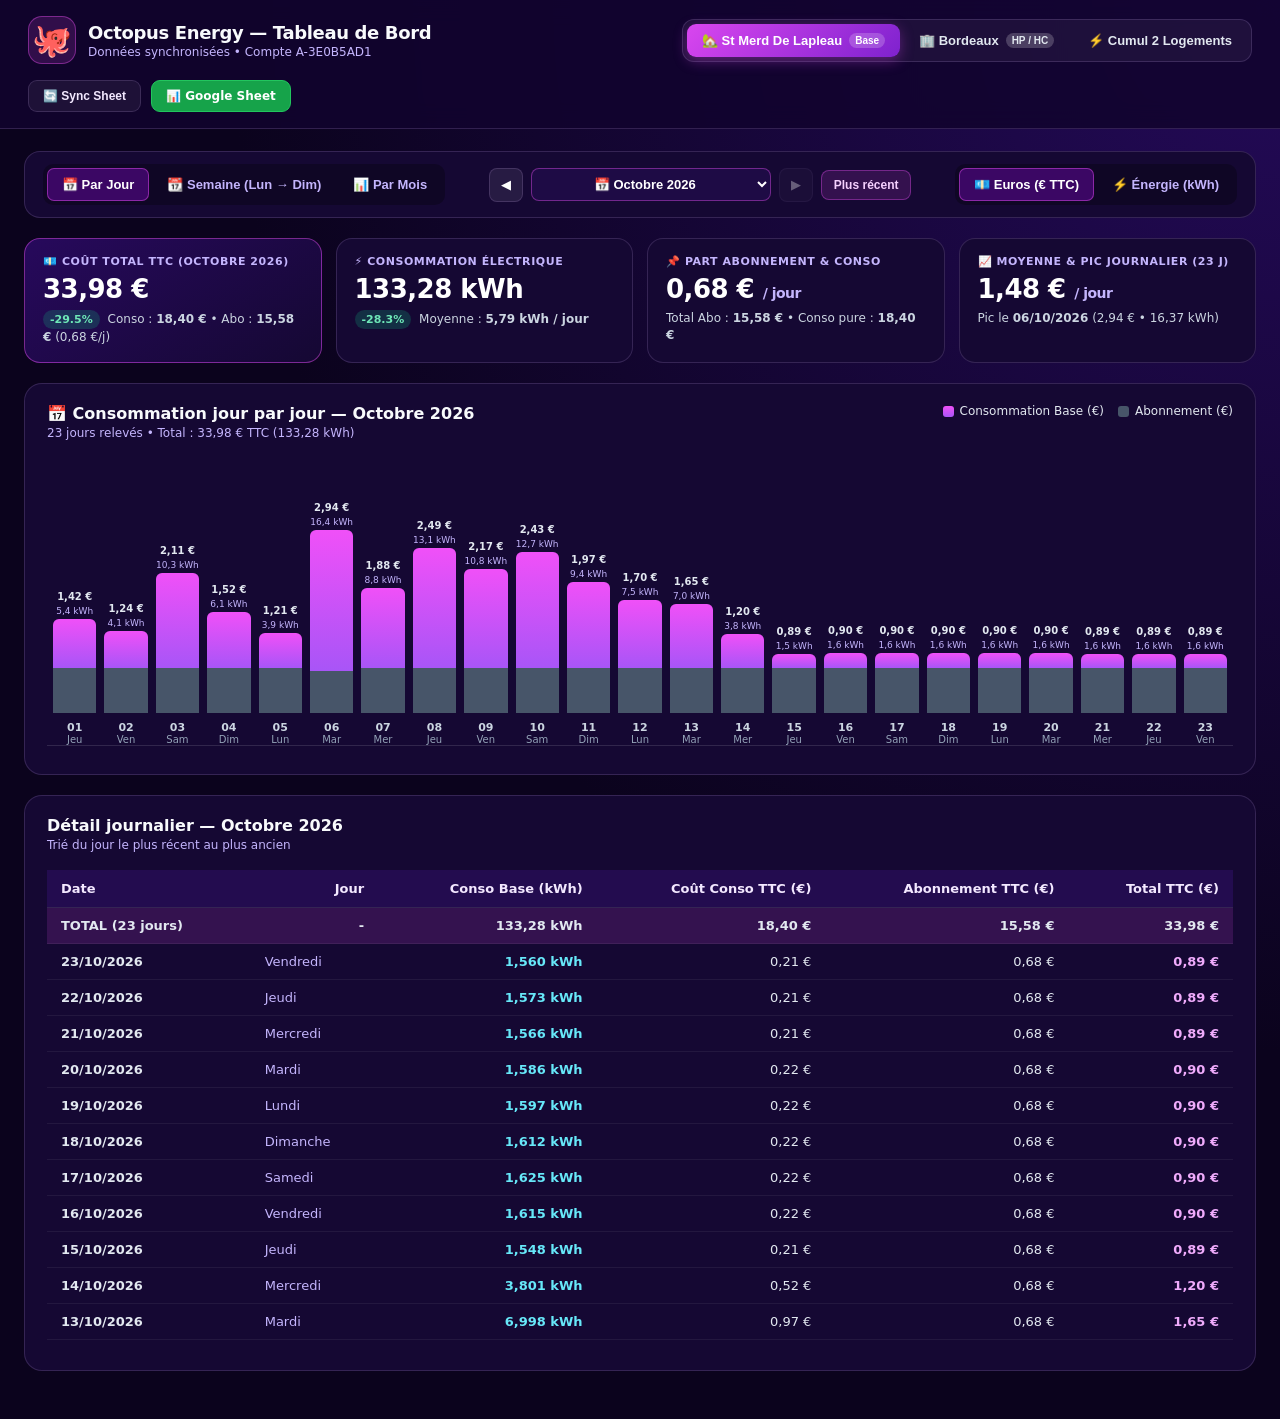
==== web/index.html @ 40f07053 "feat: extension Chrome Octopus Energy, synchronisation Google Sheets et tableau de bord visuel (Jour" ====
<!DOCTYPE html>
<html lang="fr">
<head>
  <meta charset="UTF-8" />
  <meta name="viewport" content="width=device-width, initial-scale=1.0" />
  <title>Octopus Energy — Suivi Conso & Coûts (2 Logements)</title>
  <link rel="stylesheet" href="styles.css" />
</head>
<body>
  <header class="topbar">
    <div class="topbar-left">
      <div class="brand-logo">🐙</div>
      <div>
        <h1>Octopus Energy — Tableau de Bord</h1>
        <p id="sync-status-label" class="subtitle">Données synchronisées • Compte A-3E0B5AD1</p>
      </div>
    </div>

    <!-- Sélecteur de logement -->
    <div class="property-tabs" role="tablist">
      <button class="prop-tab active" data-prop="lapleau">
        🏡 St Merd De Lapleau <span class="tag">Base</span>
      </button>
      <button class="prop-tab" data-prop="bordeaux">
        🏢 Bordeaux <span class="tag tag-hphc">HP / HC</span>
      </button>
      <button class="prop-tab" data-prop="both">
        ⚡ Cumul 2 Logements
      </button>
    </div>

    <div class="topbar-right">
      <button id="refresh-sheet-btn" class="btn-outline" title="Rafraîchir depuis Google Sheets">
        🔄 Sync Sheet
      </button>
      <a
        href="https://docs.google.com/spreadsheets/d/1xATSqg21M2ILGiKw2aj2Z4YGLd-NuB0GQhYrpR33ROQ/edit"
        target="_blank"
        class="btn-sheet"
      >📊 Google Sheet</a>
    </div>
  </header>

  <main class="main-container">
    <!-- Barre de contrôle : Période (Jour / Semaine Lun-Dim / Mois) + Unité principale + Navigation -->
    <section class="controls-bar">
      <div class="granularity-tabs">
        <button class="gran-tab active" data-mode="day">📅 Par Jour</button>
        <button class="gran-tab" data-mode="week">📆 Semaine (Lun → Dim)</button>
        <button class="gran-tab" data-mode="month">📊 Par Mois</button>
      </div>

      <div class="period-navigator">
        <button id="nav-prev" class="nav-btn" title="Période précédente">◀</button>
        <select id="period-select" class="period-select"></select>
        <button id="nav-next" class="nav-btn" title="Période suivante">▶</button>
        <button id="nav-latest" class="btn-latest">Plus récent</button>
      </div>

      <div class="unit-toggle">
        <button class="unit-btn active" data-unit="eur">💶 Euros (€ TTC)</button>
        <button class="unit-btn" data-unit="kwh">⚡ Énergie (kWh)</button>
      </div>
    </section>

    <!-- Cartes KPI dynamiques de la période sélectionnée -->
    <section id="kpi-grid" class="kpi-grid"></section>

    <!-- Bloc Synthèse HP/HC & Rentabilité (affiché pour Bordeaux & Cumul) -->
    <section id="hphc-profitability-section" class="card hphc-card hidden"></section>

    <!-- Graphique principal interactif -->
    <section class="card chart-card">
      <div class="card-header">
        <div>
          <h2 id="chart-title">Consommation & Coût</h2>
          <p id="chart-subtitle" class="card-subtitle"></p>
        </div>
        <div id="chart-legend" class="chart-legend"></div>
      </div>

      <div id="main-chart" class="chart-wrapper"></div>
    </section>

    <!-- Deuxième bloc visuel : Comparatif des semaines ou détail journalier/mensuel -->
    <section id="secondary-section" class="card secondary-card hidden">
      <div class="card-header">
        <div>
          <h2 id="secondary-title">Historique des 12 dernières semaines (Lundi → Dimanche)</h2>
          <p id="secondary-subtitle" class="card-subtitle">Cliquez sur une semaine pour afficher le détail de ses 7 jours ci-dessus</p>
        </div>
      </div>
      <div id="secondary-chart" class="chart-wrapper"></div>
    </section>

    <!-- Tableau récapitulatif détaillé de la période -->
    <section class="card table-card">
      <div class="card-header">
        <div>
          <h2 id="table-title">Détail de la période</h2>
          <p id="table-subtitle" class="card-subtitle"></p>
        </div>
      </div>
      <div class="table-responsive">
        <table class="data-table">
          <thead id="table-head"></thead>
          <tbody id="table-body"></tbody>
        </table>
      </div>
    </section>
  </main>

  <!-- Tooltip flottant au survol des barres -->
  <div id="chart-tooltip" class="chart-tooltip hidden"></div>

  <script src="data.js"></script>
  <script src="app.js"></script>
</body>
</html>
---- web/styles.css ----
:root {
  --bg-dark: #0b031d;
  --bg-card: #150833;
  --bg-card-hover: #1e0d47;
  --border-subtle: rgba(216, 180, 254, 0.16);
  --text-main: #f8fafc;
  --text-muted: #c4b5fd;
  --octo-pink: #f050f8;
  --octo-purple: #9333ea;
  --octo-cyan: #22d3ee;
  --octo-amber: #fbbf24;
  --octo-green: #34d399;
  --octo-abo: #64748b;
}

* {
  box-sizing: border-box;
  margin: 0;
  padding: 0;
}

body {
  font-family: 'Inter', system-ui, -apple-system, BlinkMacSystemFont, 'Segoe UI', Roboto, sans-serif;
  background: radial-gradient(circle at top right, #240a59 0%, var(--bg-dark) 55%);
  color: var(--text-main);
  min-height: 100vh;
  padding-bottom: 48px;
}

/* Header */
.topbar {
  display: flex;
  align-items: center;
  justify-content: space-between;
  flex-wrap: wrap;
  gap: 16px;
  padding: 16px 28px;
  background: rgba(18, 4, 46, 0.88);
  backdrop-filter: blur(12px);
  border-bottom: 1px solid var(--border-subtle);
  position: sticky;
  top: 0;
  z-index: 100;
}

.topbar-left {
  display: flex;
  align-items: center;
  gap: 12px;
}

.brand-logo {
  font-size: 32px;
  background: rgba(240, 80, 248, 0.15);
  border: 1px solid rgba(240, 80, 248, 0.4);
  width: 48px;
  height: 48px;
  border-radius: 14px;
  display: flex;
  align-items: center;
  justify-content: center;
}

.topbar h1 {
  font-size: 18px;
  font-weight: 800;
  letter-spacing: -0.02em;
}

.subtitle {
  font-size: 12px;
  color: var(--text-muted);
  margin-top: 2px;
}

.property-tabs {
  display: flex;
  background: rgba(255, 255, 255, 0.05);
  padding: 4px;
  border-radius: 12px;
  border: 1px solid var(--border-subtle);
  gap: 4px;
}

.prop-tab {
  background: transparent;
  color: #e2e8f0;
  border: none;
  padding: 9px 15px;
  border-radius: 9px;
  font-size: 13px;
  font-weight: 600;
  cursor: pointer;
  display: flex;
  align-items: center;
  gap: 7px;
  transition: all 0.18s ease;
}

.prop-tab:hover {
  background: rgba(255, 255, 255, 0.08);
}

.prop-tab.active {
  background: linear-gradient(135deg, #d946ef, #7e22ce);
  color: #ffffff;
  box-shadow: 0 4px 14px rgba(217, 70, 239, 0.35);
}

.tag {
  font-size: 10px;
  padding: 2px 6px;
  border-radius: 99px;
  background: rgba(255, 255, 255, 0.2);
  font-weight: 700;
}

.topbar-right {
  display: flex;
  align-items: center;
  gap: 10px;
}

.btn-outline,
.btn-sheet {
  padding: 8px 14px;
  border-radius: 9px;
  font-size: 12px;
  font-weight: 600;
  cursor: pointer;
  text-decoration: none;
  transition: all 0.15s ease;
}

.btn-outline {
  background: rgba(255, 255, 255, 0.06);
  color: #f3e8ff;
  border: 1px solid var(--border-subtle);
}

.btn-outline:hover {
  background: rgba(255, 255, 255, 0.14);
}

.btn-sheet {
  background: #16a34a;
  color: #ffffff;
  border: 1px solid #22c55e;
}

.btn-sheet:hover {
  background: #15803d;
}

/* Main container */
.main-container {
  max-width: 1380px;
  margin: 22px auto 0;
  padding: 0 24px;
  display: flex;
  flex-direction: column;
  gap: 20px;
}

/* Controls bar */
.controls-bar {
  display: flex;
  align-items: center;
  justify-content: space-between;
  flex-wrap: wrap;
  gap: 14px;
  background: var(--bg-card);
  border: 1px solid var(--border-subtle);
  padding: 12px 18px;
  border-radius: 16px;
}

.granularity-tabs,
.unit-toggle {
  display: flex;
  background: rgba(0, 0, 0, 0.28);
  padding: 4px;
  border-radius: 10px;
  gap: 4px;
}

.gran-tab,
.unit-btn {
  background: transparent;
  color: var(--text-muted);
  border: none;
  padding: 8px 14px;
  border-radius: 7px;
  font-size: 13px;
  font-weight: 600;
  cursor: pointer;
  transition: all 0.15s ease;
}

.gran-tab.active,
.unit-btn.active {
  background: #3b0764;
  color: #ffffff;
  border: 1px solid rgba(240, 80, 248, 0.45);
}

.period-navigator {
  display: flex;
  align-items: center;
  gap: 8px;
}

.nav-btn {
  background: rgba(255, 255, 255, 0.08);
  color: #ffffff;
  border: 1px solid var(--border-subtle);
  width: 34px;
  height: 34px;
  border-radius: 8px;
  cursor: pointer;
  font-size: 13px;
}

.nav-btn:hover:not(:disabled) {
  background: rgba(240, 80, 248, 0.25);
}

.nav-btn:disabled {
  opacity: 0.35;
  cursor: default;
}

.period-select {
  background: #1e0b45;
  color: #ffffff;
  border: 1px solid rgba(240, 80, 248, 0.4);
  padding: 7px 14px;
  border-radius: 8px;
  font-size: 13px;
  font-weight: 700;
  min-width: 240px;
  text-align: center;
  cursor: pointer;
}

.btn-latest {
  background: rgba(240, 80, 248, 0.14);
  color: #f5d0fe;
  border: 1px solid rgba(240, 80, 248, 0.35);
  padding: 7px 12px;
  border-radius: 8px;
  font-size: 12px;
  font-weight: 600;
  cursor: pointer;
}

.btn-latest:hover {
  background: rgba(240, 80, 248, 0.28);
}

/* KPI Grid */
.kpi-grid {
  display: grid;
  grid-template-columns: repeat(auto-fit, minmax(220px, 1fr));
  gap: 14px;
}

.kpi-card {
  background: var(--bg-card);
  border: 1px solid var(--border-subtle);
  border-radius: 16px;
  padding: 16px 18px;
  display: flex;
  flex-direction: column;
  gap: 6px;
  position: relative;
  overflow: hidden;
}

.kpi-card.highlight {
  background: linear-gradient(145deg, #27095c, #150833);
  border-color: rgba(240, 80, 248, 0.45);
}

.kpi-label {
  font-size: 11px;
  font-weight: 700;
  text-transform: uppercase;
  letter-spacing: 0.05em;
  color: var(--text-muted);
}

.kpi-value {
  font-size: 26px;
  font-weight: 800;
  color: #ffffff;
  letter-spacing: -0.02em;
}

.kpi-sub {
  font-size: 12px;
  color: #cbd5e1;
  line-height: 1.4;
}

.kpi-pill {
  display: inline-block;
  padding: 2px 7px;
  border-radius: 99px;
  font-size: 11px;
  font-weight: 700;
  margin-right: 4px;
}

.pill-up {
  background: rgba(239, 68, 68, 0.22);
  color: #fca5a5;
}

.pill-down {
  background: rgba(16, 185, 129, 0.22);
  color: #6ee7b7;
}

/* Cards & Charts */
.card {
  background: var(--bg-card);
  border: 1px solid var(--border-subtle);
  border-radius: 18px;
  padding: 20px 22px;
}

.card.hidden {
  display: none;
}

.card-header {
  display: flex;
  align-items: flex-start;
  justify-content: space-between;
  flex-wrap: wrap;
  gap: 12px;
  margin-bottom: 18px;
}

.card-header h2 {
  font-size: 16px;
  font-weight: 700;
}

.card-subtitle {
  font-size: 12px;
  color: var(--text-muted);
  margin-top: 3px;
}

.chart-legend {
  display: flex;
  align-items: center;
  flex-wrap: wrap;
  gap: 14px;
  font-size: 12px;
  color: #e2e8f0;
}

.legend-item {
  display: flex;
  align-items: center;
  gap: 6px;
}

.legend-dot {
  width: 11px;
  height: 11px;
  border-radius: 3px;
}

/* Bar Chart */
.chart-wrapper {
  width: 100%;
  overflow-x: auto;
  padding-top: 18px;
  padding-bottom: 8px;
}

.bars-stage {
  display: flex;
  align-items: flex-end;
  gap: 8px;
  height: 270px;
  min-width: 100%;
  padding: 26px 6px 0;
  border-bottom: 1px solid rgba(255, 255, 255, 0.12);
}

.bar-col {
  flex: 1;
  min-width: 28px;
  height: 100%;
  display: flex;
  flex-direction: column;
  justify-content: flex-end;
  align-items: center;
  cursor: pointer;
  position: relative;
  transition: transform 0.12s ease;
}

.bar-col:hover {
  transform: translateY(-2px);
}

.bar-col.selected-bar .bar-label {
  color: var(--octo-pink);
  font-weight: 800;
}

.bar-top-val {
  font-size: 10px;
  font-weight: 700;
  color: #e2e8f0;
  margin-bottom: 4px;
  white-space: nowrap;
}

.bar-top-sub {
  font-size: 9px;
  font-weight: 500;
  color: var(--text-muted);
  margin-bottom: 3px;
  white-space: nowrap;
}

.bar-stack {
  width: 100%;
  max-width: 48px;
  border-radius: 6px 6px 0 0;
  overflow: hidden;
  display: flex;
  flex-direction: column;
  justify-content: flex-end;
  background: rgba(255, 255, 255, 0.04);
  transition: filter 0.15s ease;
}

.bar-col:hover .bar-stack {
  filter: brightness(1.18);
  box-shadow: 0 0 12px rgba(240, 80, 248, 0.35);
}

.bar-seg {
  width: 100%;
  transition: height 0.25s ease;
}

.seg-base {
  background: linear-gradient(180deg, #f050f8, #a855f7);
}

.seg-hp {
  background: linear-gradient(180deg, #fb7185, #e11d48);
}

.seg-hc {
  background: linear-gradient(180deg, #38bdf8, #0284c7);
}

.seg-abo {
  background: #475569;
}

.seg-bdx {
  background: linear-gradient(180deg, #22d3ee, #0284c7);
}

.bar-label {
  margin-top: 8px;
  font-size: 11px;
  font-weight: 600;
  color: #cbd5e1;
  text-align: center;
  white-space: nowrap;
}

.bar-sublabel {
  font-size: 10px;
  color: #94a3b8;
  text-align: center;
}

/* Table */
.table-responsive {
  width: 100%;
  overflow-x: auto;
  max-height: 480px;
  overflow-y: auto;
}

.data-table {
  width: 100%;
  border-collapse: collapse;
  font-size: 13px;
}

.data-table thead th {
  position: sticky;
  top: 0;
  background: #230c4f;
  color: #f3e8ff;
  font-weight: 700;
  text-align: right;
  padding: 11px 14px;
  border-bottom: 1px solid var(--border-subtle);
  z-index: 2;
}

.data-table thead th:first-child,
.data-table tbody td:first-child {
  text-align: left;
}

.data-table tbody tr {
  border-bottom: 1px solid rgba(255, 255, 255, 0.06);
  transition: background 0.12s ease;
}

.data-table tbody tr:hover {
  background: rgba(240, 80, 248, 0.08);
}

.data-table tbody td {
  padding: 10px 14px;
  text-align: right;
  color: #e2e8f0;
}

.data-table tbody tr.total-row {
  background: rgba(240, 80, 248, 0.14);
  font-weight: 800;
  color: #ffffff;
}

.td-highlight {
  font-weight: 700;
  color: #f0abfc !important;
}

.td-kwh {
  font-weight: 700;
  color: #67e8f9 !important;
}

/* Tooltip */
.chart-tooltip {
  position: fixed;
  pointer-events: none;
  z-index: 9999;
  background: rgba(15, 5, 36, 0.96);
  border: 1px solid var(--octo-pink);
  border-radius: 12px;
  padding: 11px 14px;
  box-shadow: 0 12px 28px rgba(0, 0, 0, 0.55);
  font-size: 12px;
  line-height: 1.5;
  min-width: 210px;
}

.chart-tooltip.hidden {
  display: none;
}

.tt-title {
  font-weight: 800;
  color: #ffffff;
  margin-bottom: 6px;
  padding-bottom: 4px;
  border-bottom: 1px solid rgba(255, 255, 255, 0.15);
}

.tt-row {
  display: flex;
  justify-content: space-between;
  gap: 14px;
  color: #cbd5e1;
}

.tt-row strong {
  color: #ffffff;
}

.tt-total {
  margin-top: 5px;
  padding-top: 5px;
  border-top: 1px solid rgba(255, 255, 255, 0.15);
  font-weight: 800;
  color: #f0abfc;
}

/* Synthèse HP/HC & Rentabilité */
.hphc-card {
  background: linear-gradient(145deg, rgba(30, 11, 69, 0.95), rgba(15, 5, 36, 0.95));
  border: 1px solid rgba(56, 189, 248, 0.35);
}

.hphc-header {
  display: flex;
  align-items: center;
  justify-content: space-between;
  flex-wrap: wrap;
  gap: 12px;
  margin-bottom: 16px;
}

.verdict-badge {
  padding: 6px 14px;
  border-radius: 999px;
  font-size: 13px;
  font-weight: 800;
  display: inline-flex;
  align-items: center;
  gap: 6px;
}

.verdict-ok {
  background: rgba(16, 185, 129, 0.2);
  border: 1px solid rgba(52, 211, 153, 0.55);
  color: #6ee7b7;
}

.verdict-warn {
  background: rgba(239, 68, 68, 0.2);
  border: 1px solid rgba(248, 113, 113, 0.55);
  color: #fca5a5;
}

.hphc-split-bar-wrap {
  margin-bottom: 18px;
}

.hphc-split-labels {
  display: flex;
  justify-content: space-between;
  font-size: 13px;
  font-weight: 700;
  margin-bottom: 7px;
}

.lbl-hp {
  color: #fda4af;
}

.lbl-hc {
  color: #7dd3fc;
}

.hphc-split-bar {
  position: relative;
  height: 22px;
  border-radius: 999px;
  overflow: hidden;
  display: flex;
  background: rgba(255, 255, 255, 0.08);
  box-shadow: inset 0 2px 5px rgba(0, 0, 0, 0.4);
}

.split-fill-hp {
  background: linear-gradient(90deg, #e11d48, #fb7185);
  height: 100%;
  transition: width 0.3s ease;
}

.split-fill-hc {
  background: linear-gradient(90deg, #0284c7, #38bdf8);
  height: 100%;
  transition: width 0.3s ease;
}

.hphc-threshold-note {
  font-size: 11px;
  color: #cbd5e1;
  margin-top: 6px;
  display: flex;
  justify-content: space-between;
  flex-wrap: wrap;
}

.hphc-boxes {
  display: grid;
  grid-template-columns: repeat(auto-fit, minmax(210px, 1fr));
  gap: 12px;
}

.hphc-box {
  background: rgba(255, 255, 255, 0.04);
  border: 1px solid rgba(255, 255, 255, 0.1);
  border-radius: 12px;
  padding: 12px 14px;
}

.hphc-box-title {
  font-size: 11px;
  font-weight: 700;
  text-transform: uppercase;
  color: var(--text-muted);
  margin-bottom: 4px;
}

.hphc-box-val {
  font-size: 20px;
  font-weight: 800;
  color: #ffffff;
}

.hphc-box-sub {
  font-size: 11px;
  color: #cbd5e1;
  margin-top: 3px;
}
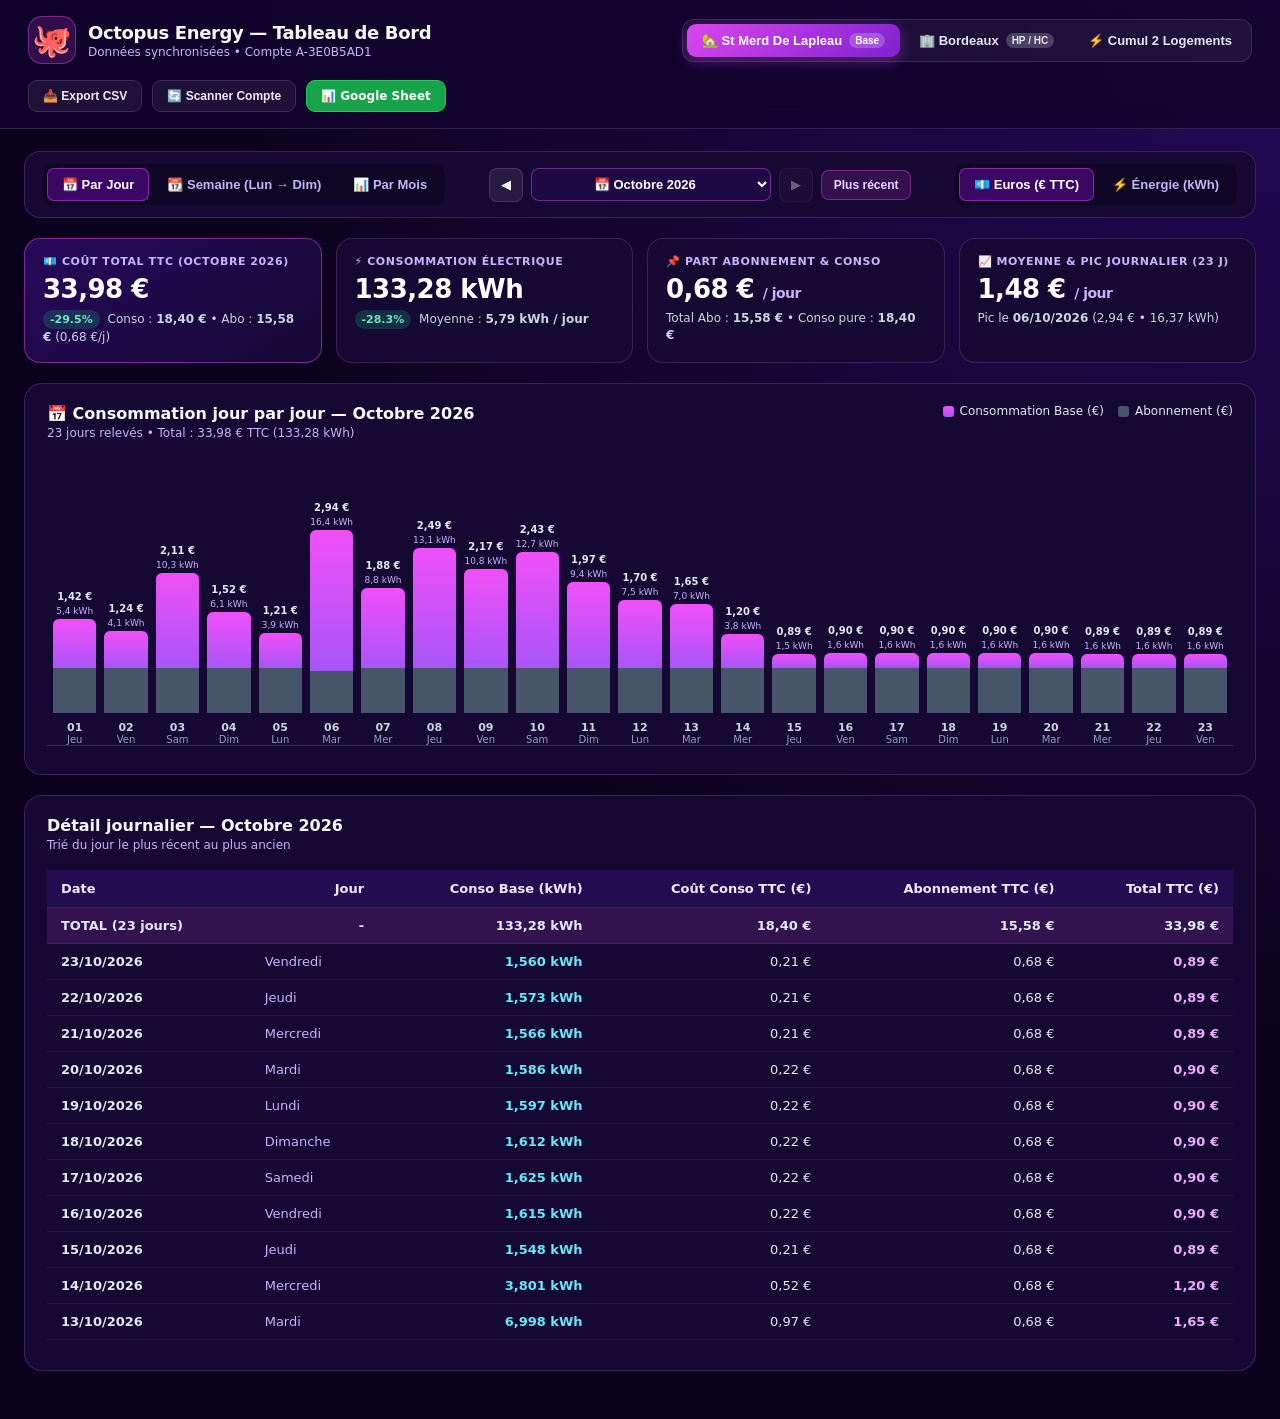
==== commit da61612a: "feat: auto-découverte universelle (Élec Linky & Gaz Gazpar), Mode Secours kWh (conso en erreur) et e" ====
--- a/web/index.html
+++ b/web/index.html
@@ -30,8 +30,11 @@
     </div>
 
     <div class="topbar-right">
-      <button id="refresh-sheet-btn" class="btn-outline" title="Rafraîchir depuis Google Sheets">
-        🔄 Sync Sheet
+      <button id="export-csv-btn" class="btn-outline" title="Exporter les relevés du logement actif en CSV">
+        📥 Export CSV
+      </button>
+      <button id="refresh-sheet-btn" class="btn-outline" title="Scanner le compte Octopus actif">
+        🔄 Scanner Compte
       </button>
       <a
         href="https://docs.google.com/spreadsheets/d/1xATSqg21M2ILGiKw2aj2Z4YGLd-NuB0GQhYrpR33ROQ/edit"
